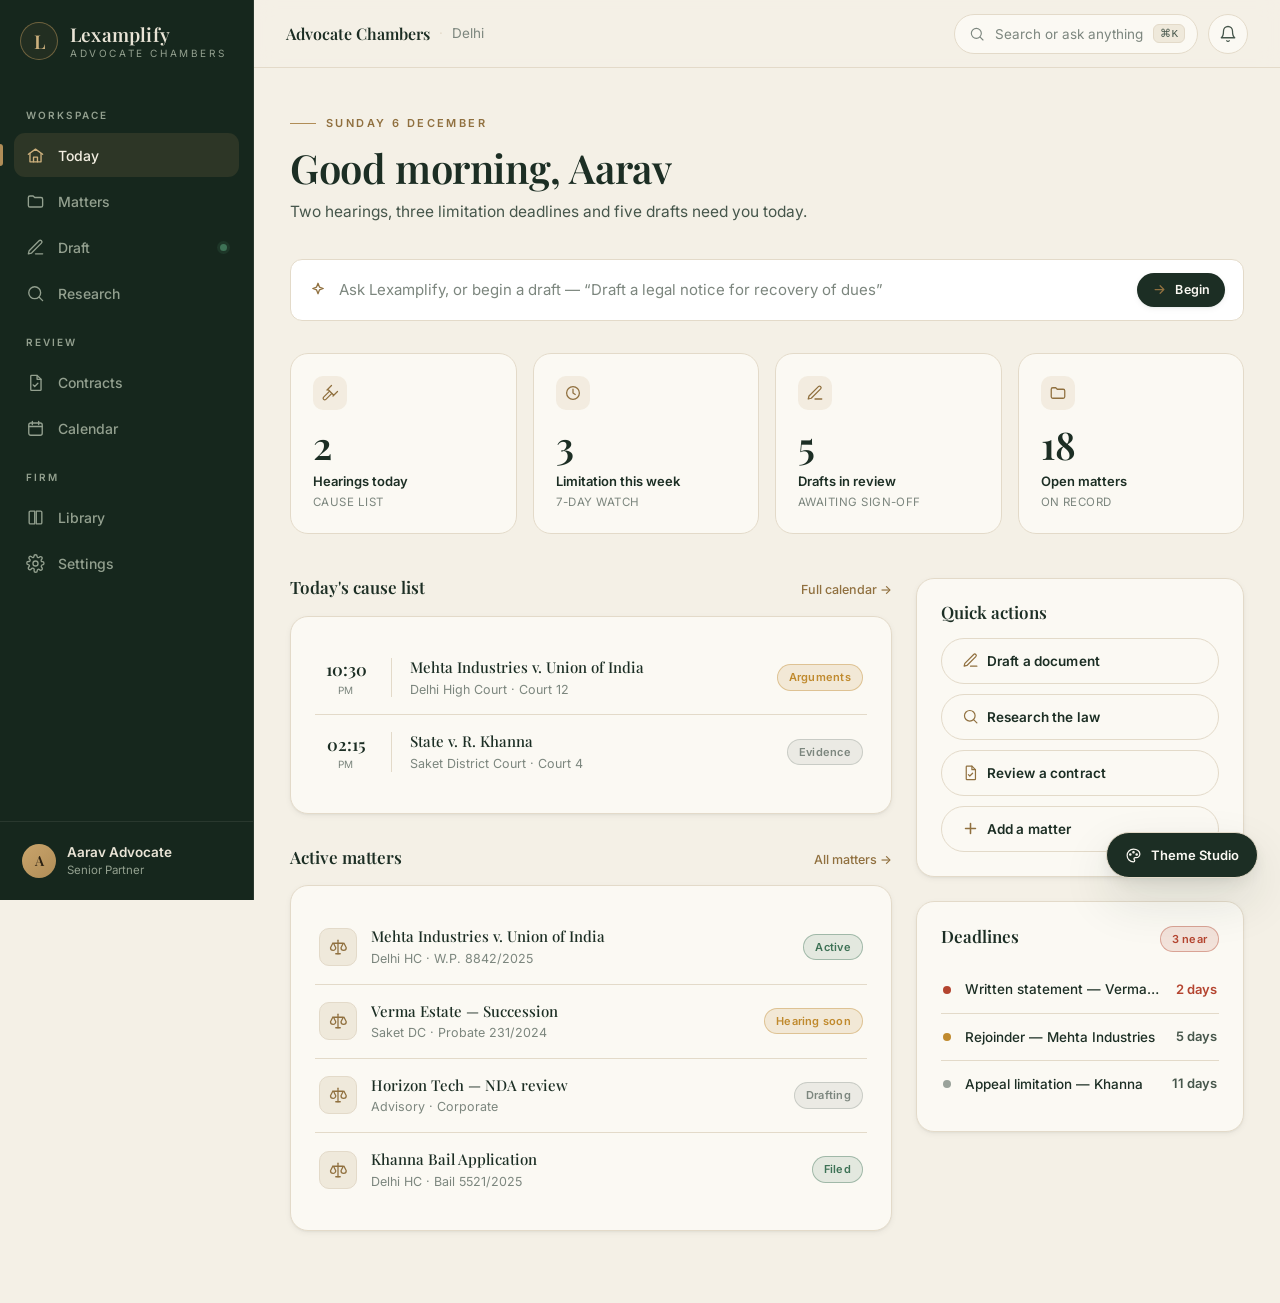
==== index.html @ e73a25d2 "deploy: warm-luxury template" ====
<!doctype html>
<html lang="en">
  <head>
    <meta charset="UTF-8" />
    <link rel="icon" type="image/png" href="/favicon.png" />
    <link rel="icon" type="image/x-icon" href="/favicon.ico" />
    <link rel="apple-touch-icon" href="/apple-touch-icon.png" />
    <meta name="viewport" content="width=device-width, initial-scale=1.0" />
    <title>LexAmplify</title>
    <meta name="description" content="LexAmplify drafts from your case file, reviews contracts against Indian law and keeps every matter organised. Built for Indian advocates and legal teams." />
    <meta name="theme-color" content="#F7F5F0" />
    <meta property="og:type" content="website" />
    <meta property="og:site_name" content="LexAmplify" />
    <meta property="og:title" content="LexAmplify: legal work that starts from your file" />
    <meta property="og:description" content="Draft notices and agreements from your case documents, review contracts against Indian law, and keep every matter in one calm workspace." />
    <meta name="twitter:card" content="summary" />
    <link rel="preconnect" href="https://fonts.googleapis.com" />
    <link rel="preconnect" href="https://fonts.gstatic.com" crossorigin />
    <link href="https://fonts.googleapis.com/css2?family=Source+Serif+4:ital,opsz,wght@0,8..60,400;0,8..60,500;0,8..60,600;0,8..60,700;1,8..60,400;1,8..60,500&family=IBM+Plex+Sans:wght@400;500;600;700&family=IBM+Plex+Mono:wght@400;500;600&family=Fraunces:ital,opsz,wght@0,9..144,500;0,9..144,600;1,9..144,500;1,9..144,600&display=swap" rel="stylesheet" />
    <script type="module" crossorigin src="./assets/index-Ba0RDERJ.js"></script>
    <link rel="stylesheet" crossorigin href="./assets/index-CBBFoJVQ.css">
  </head>
  <body>
    <div id="root"></div>
  </body>
</html>
---- assets/index-CBBFoJVQ.css ----
@import "https://fonts.googleapis.com/css2?family=Inter:wght@300;400;450;500;600;700&family=Playfair+Display:ital,wght@0,400;0,500;0,600;0,700;1,400;1,500;1,600&display=swap";@import "https://fonts.googleapis.com/css2?family=Spectral:ital,wght@0,400;0,500;0,600;1,400&family=Space+Grotesk:wght@400;500;600;700&display=swap";:root{--font-serif:"Playfair Display", Georgia, serif;--font-sans:"Inter", system-ui, -apple-system, "Segoe UI", sans-serif;--font-mono:ui-monospace, "SF Mono", "JetBrains Mono", Menlo, monospace;--bg:#f4f0e6;--paper:#fbf9f3;--paper-2:#efe9db;--bg-card:#fff;--ink:#1c2e24;--ink-soft:#46564b;--muted:#7c867e;--muted-2:#9aa29a;--accent:#b08d57;--accent-ink:#90703f;--accent-soft:#efe4d2;--on-accent:#2a2113;--rail:#16271d;--rail-2:#1f3327;--rail-ink:#e9e4d6;--rail-muted:#93a08f;--rail-line:#e9e4d617;--rule:#e3dac9;--rule-soft:#1c2e2414;--ok:#3e7256;--warn:#c08a2e;--risk:#b4442f;--sh-1:0 1px 2px #1c2e240d, 0 2px 6px #1c2e240d;--sh-2:0 6px 18px #1c2e2412, 0 2px 6px #1c2e240d;--sh-3:0 22px 50px #1c2e241f, 0 6px 16px #1c2e2412;--ease:cubic-bezier(.22, 1, .36, 1);--accent-success:var(--ok);--accent-warning:var(--warn);--accent-danger:var(--risk)}*{box-sizing:border-box;margin:0;padding:0}html{-webkit-font-smoothing:antialiased;-moz-osx-font-smoothing:grayscale}body{font-family:var(--font-sans);background:var(--bg);color:var(--ink);min-height:100vh;font-size:15px;line-height:1.5}h1,h2,h3,h4,h5,h6{font-family:var(--font-serif);color:var(--ink);font-weight:600;line-height:1.1}a{color:inherit;text-decoration:none}button{cursor:pointer;font-family:inherit}input,textarea,select{font-family:inherit}svg{display:block}::selection{color:var(--ink);background:#b08d5742}::-webkit-scrollbar{width:11px;height:11px}::-webkit-scrollbar-track{background:0 0}::-webkit-scrollbar-thumb{background:#1c2e2429 padding-box content-box;border:3px solid #0000;border-radius:999px}::-webkit-scrollbar-thumb:hover{background:#1c2e2447 padding-box content-box}#root{min-height:100vh}[data-theme=noir-luxe]{--bg:#0e0e10;--paper:#171719;--paper-2:#202023;--bg-card:#1b1b1e;--ink:#ece7db;--ink-soft:#b6b1a6;--muted:#8a857b;--muted-2:#6a665e;--accent:#c9a96b;--accent-ink:#d8bc84;--accent-soft:#2a2416;--on-accent:#17130a;--rail:#09090a;--rail-2:#17171a;--rail-ink:#ece7db;--rail-muted:#8a857b;--rail-line:#ece7db14;--rule:#2a2a2e;--rule-soft:#ece7db12;--ok:#6fae86;--warn:#d6a95c;--risk:#c56b57;--sh-1:0 1px 2px #0006;--sh-2:0 8px 22px #00000073;--sh-3:0 28px 60px #0000008c}[data-theme=porcelain]{--bg:#f7f7f5;--paper:#fff;--paper-2:#f0f0ed;--bg-card:#fff;--ink:#18181b;--ink-soft:#44454a;--muted:#85868c;--muted-2:#a6a7ac;--accent:#2b2b30;--accent-ink:#18181b;--accent-soft:#ececea;--on-accent:#fff;--rail:#fbfbfa;--rail-2:#f0f0ed;--rail-ink:#18181b;--rail-muted:#85868c;--rail-line:#e9e9e6;--rule:#e6e6e3;--rule-soft:#18181b12;--ok:#3e7256;--warn:#b8872e;--risk:#b4442f}[data-theme=porcelain] .rail__link.is-active{color:#18181b;background:#f0f0ed}[data-theme=porcelain] .rail__link.is-active:before{background:#18181b}[data-theme=porcelain] .rail__link.is-active svg{color:#18181b}[data-theme=porcelain] .rail__mono{color:#18181b;background:#f0f0ed;border-color:#d9d9d6}[data-theme=sage-ink]{--bg:#f3f1ea;--paper:#fbfaf5;--paper-2:#ece9df;--bg-card:#fff;--ink:#203a34;--ink-soft:#4c5b54;--muted:#7e867e;--muted-2:#9aa29a;--accent:#c06b4a;--accent-ink:#a85735;--accent-soft:#f1e0d6;--on-accent:#fff6f0;--rail:#1c332e;--rail-2:#25403a;--rail-ink:#e7e3d7;--rail-muted:#8fa096;--rail-line:#e7e3d717;--rule:#ded9cc;--rule-soft:#203a3414;--ok:#3e7256;--warn:#c08a2e;--risk:#b4442f}[data-theme=midnight-indigo]{--bg:#0d0f1a;--paper:#151827;--paper-2:#1d2133;--bg-card:#191d2e;--ink:#e7e9f5;--ink-soft:#aeb2cc;--muted:#7e82a0;--muted-2:#5e6280;--accent:#7c8cff;--accent-ink:#9aa6ff;--accent-soft:#1e2440;--on-accent:#0b0d17;--rail:#0a0b14;--rail-2:#151827;--rail-ink:#e7e9f5;--rail-muted:#7e82a0;--rail-line:#e7e9f514;--rule:#262a40;--rule-soft:#e7e9f512;--ok:#5bd6a6;--warn:#e0b45c;--risk:#f0787c;--sh-1:0 1px 2px #0006;--sh-2:0 8px 24px #0a0c1880;--sh-3:0 28px 60px #080a1499}[data-theme=midnight-indigo] .rail__mono{color:#9aa6ff;background:#7c8cff1a;border-color:#7c8cff80}[data-theme=midnight-indigo] .rail__avatar{color:#0b0d17;background:linear-gradient(140deg,#8c9bff,#6675f0)}[data-theme=royal-oxblood]{--bg:#f3ebe0;--paper:#fbf5ec;--paper-2:#efe3d4;--bg-card:#fff;--ink:#3a1a1e;--ink-soft:#5e3a3c;--muted:#897069;--muted-2:#a8938a;--accent:#b0893f;--accent-ink:#8a6a2e;--accent-soft:#efe2c9;--on-accent:#2a1e0c;--rail:#4a1d22;--rail-2:#5a262b;--rail-ink:#f0e2d4;--rail-muted:#be968c;--rail-line:#f0e2d41a;--rule:#e2d4c2;--rule-soft:#3a1a1e14;--ok:#3e7256;--warn:#b8872e;--risk:#a23a2c}[data-theme=slate-pro]{--bg:#f4f6f8;--paper:#fff;--paper-2:#eef1f5;--bg-card:#fff;--ink:#141c2b;--ink-soft:#46536a;--muted:#78839a;--muted-2:#9aa3b5;--accent:#2563c9;--accent-ink:#1e54ad;--accent-soft:#e3edfb;--on-accent:#fff;--rail:#101827;--rail-2:#1a2333;--rail-ink:#e6ebf2;--rail-muted:#8793a8;--rail-line:#e6ebf214;--rule:#dde3ec;--rule-soft:#141c2b12;--ok:#1f9d6b;--warn:#d08a1e;--risk:#d64545}[data-theme=slate-pro] .rail__mono{color:#9db8ec;background:#2563c924;border-color:#2563c980}[data-theme=slate-pro] .rail__avatar{color:#fff;background:linear-gradient(140deg,#4f82db,#2563c9)}[data-type=sans]{--font-serif:"Space Grotesk", "Inter", sans-serif}[data-type=sans] h1,[data-type=sans] h2,[data-type=sans] h3,[data-type=sans] .lx-h1,[data-type=sans] .ph__title,[data-type=sans] .lx-title,[data-type=sans] .lx-item__title{letter-spacing:-.02em;font-weight:600}[data-type=editorial]{--font-serif:"Spectral", Georgia, serif}[data-type=editorial] .ph__title,[data-type=editorial] .lx-h1{font-weight:500}.topnav{align-items:center;gap:4px;display:none}.topnav a{color:var(--ink-soft);border-radius:999px;padding:9px 14px;font-size:13.5px;font-weight:500;transition:background .2s,color .2s}.topnav a:hover{background:var(--paper-2);color:var(--ink)}.topnav a.is-active{background:var(--accent-soft);color:var(--accent-ink)}.topbar__mono{display:none!important}[data-layout=top] .topbar__mono{display:grid!important}[data-layout=top] .rail{display:none}[data-layout=top] .topnav{display:flex}[data-layout=top] .topbar{gap:24px;padding:0 28px}[data-layout=top] .topbar__crumb{display:none}[data-layout=top] .topnav{flex-wrap:wrap;flex:1}[data-layout=top] .rail-toggle{display:none!important}[data-layout=top] .lx-page{max-width:1180px}[data-layout=focus] .lx-page{max-width:880px;padding-top:52px}[data-layout=focus] .topbar__crumb span,[data-layout=focus] .topbar__crumb .topbar__sep{display:none}[data-radius=sharp]{--lx-r-sm:3px;--lx-r:5px;--lx-r-lg:7px}[data-radius=sharp] .lx-btn,[data-radius=sharp] .cmdk,[data-radius=sharp] .lx-badge,[data-radius=sharp] .rail__link,[data-radius=sharp] .icon-btn{border-radius:6px}[data-radius=sharp] .rail__mono,[data-radius=sharp] .rail__avatar{border-radius:8px}[data-density=compact]{font-size:14px}[data-density=compact] .lx-page{padding:28px 28px 56px}[data-density=compact] .lx-item{padding:11px 4px}[data-density=compact] .lx-card--pad{padding:18px}[data-density=compact] .ph{margin-bottom:24px}[data-accent=gold]{--accent:#b08d57;--accent-ink:#b99a66;--accent-soft:#b08d5726;--on-accent:#fff}[data-accent=blue]{--accent:#2563c9;--accent-ink:#4a82dc;--accent-soft:#2563c926;--on-accent:#fff}[data-accent=emerald]{--accent:#2e8b6f;--accent-ink:#45a185;--accent-soft:#2e8b6f26;--on-accent:#fff}[data-accent=violet]{--accent:#7c6cf0;--accent-ink:#9888f5;--accent-soft:#7c6cf029;--on-accent:#fff}[data-accent=oxblood]{--accent:#9b3b3b;--accent-ink:#b85a5a;--accent-soft:#9b3b3b26;--on-accent:#fff}[data-accent=teal]{--accent:#1e8a8a;--accent-ink:#3aa6a6;--accent-soft:#1e8a8a26;--on-accent:#fff}[data-text=sm]{font-size:14px}[data-text=lg]{font-size:16.5px}[data-motion=reduced] *,[data-motion=reduced] :before,[data-motion=reduced] :after{transition-duration:.001ms!important;animation-duration:.001ms!important;animation-iteration-count:1!important}body,.rail,.topbar,.lx-card,.lx-stat,.lx-item,.lx-btn,.lx-field,.cmdk,.icon-btn,.topnav a{transition:background-color .4s var(--ease), color .35s var(--ease), border-color .35s var(--ease), box-shadow .35s var(--ease)}:root{--lx-r-sm:8px;--lx-r:12px;--lx-r-lg:18px;--lx-gap:20px;--lx-ease:cubic-bezier(.22, 1, .36, 1);--lx-gold-tint:color-mix(in srgb, var(--accent) 12%, transparent);--lx-gold-line:color-mix(in srgb, var(--accent) 45%, transparent);--lx-shadow-1:0 1px 2px #1a2e220d, 0 2px 6px #1a2e220d;--lx-shadow-2:0 6px 18px #1a2e2212, 0 2px 6px #1a2e220d;--lx-shadow-3:0 20px 48px #1a2e221a, 0 6px 16px #1a2e220f}.lx-page{max-width:1120px;margin:0 auto;padding:40px 36px 72px}@media (width<=720px){.lx-page{padding:28px 20px 56px}}.lx-stack{flex-direction:column;display:flex}.lx-row{align-items:center;display:flex}.lx-between{justify-content:space-between;align-items:center;gap:20px;display:flex}.lx-eyebrow{font-family:var(--font-sans);letter-spacing:.22em;text-transform:uppercase;color:var(--accent-ink);align-items:center;gap:10px;font-size:11px;font-weight:600;display:inline-flex}.lx-eyebrow:before{content:"";background:var(--accent);width:26px;height:1px}.lx-h1{font-family:var(--font-serif);letter-spacing:-.01em;color:var(--ink);font-size:clamp(30px,4vw,46px);font-weight:600;line-height:1.04}.lx-h2{font-family:var(--font-serif);color:var(--ink);font-size:22px;font-weight:600;line-height:1.15}.lx-title{font-family:var(--font-serif);color:var(--ink);font-size:16px;font-weight:500}.lx-lead{color:var(--ink-soft);font-size:15px;line-height:1.65}.lx-muted{color:var(--muted);font-size:13px}.lx-mono{font-family:var(--font-mono);letter-spacing:.02em;font-size:12px}.lx-section-head{justify-content:space-between;align-items:baseline;margin-bottom:16px;display:flex}.lx-section-head h3{font-family:var(--font-serif);color:var(--ink);font-size:17px;font-weight:600}.lx-section-head a{color:var(--accent-ink);font-size:12.5px;font-weight:500}.lx-card{background:var(--paper);border:1px solid var(--rule);border-radius:var(--lx-r-lg);box-shadow:var(--lx-shadow-1)}.lx-card--pad{padding:24px}.lx-card--hover{transition:transform .4s var(--lx-ease), box-shadow .4s var(--lx-ease), border-color .4s var(--lx-ease)}.lx-card--hover:hover{box-shadow:var(--lx-shadow-3);border-color:var(--lx-gold-line);transform:translateY(-3px)}.lx-btn{height:42px;font-family:var(--font-sans);letter-spacing:.01em;cursor:pointer;white-space:nowrap;transition:transform .3s var(--lx-ease), box-shadow .3s var(--lx-ease), background .3s ease, border-color .3s ease, color .3s ease;border:1px solid #0000;border-radius:999px;justify-content:center;align-items:center;gap:8px;padding:0 20px;font-size:13.5px;font-weight:600;display:inline-flex}.lx-btn:hover{transform:translateY(-2px)}.lx-btn--primary{background:var(--ink);color:var(--paper);box-shadow:var(--lx-shadow-1)}.lx-btn--primary:hover{box-shadow:var(--lx-shadow-2);filter:brightness(1.08)}.lx-btn--gold{background:var(--accent);color:var(--on-accent);box-shadow:0 6px 16px color-mix(in srgb, var(--accent) 30%, transparent)}.lx-btn--gold:hover{filter:brightness(1.05)}.lx-btn--ghost{color:var(--ink);border-color:var(--rule);background:0 0}.lx-btn--ghost:hover{border-color:var(--ink);background:color-mix(in srgb, var(--ink) 4%, transparent)}.lx-btn--sm{height:34px;padding:0 14px;font-size:12.5px}.lx-field{background:var(--bg-card,var(--paper));border:1px solid var(--rule);border-radius:var(--lx-r);align-items:center;gap:12px;height:52px;padding:0 18px;transition:border-color .3s,box-shadow .3s;display:flex}.lx-field:focus-within{border-color:var(--lx-gold-line);box-shadow:0 0 0 4px var(--lx-gold-tint)}.lx-field input{font-family:var(--font-sans);color:var(--ink);background:0 0;border:0;outline:0;flex:1;font-size:15px}.lx-field input::placeholder{color:var(--muted)}.lx-field svg{color:var(--accent-ink);flex-shrink:0}.lx-badge{letter-spacing:.02em;background:var(--lx-gold-tint);color:var(--accent-ink);border:1px solid var(--lx-gold-line);border-radius:999px;align-items:center;gap:6px;padding:4px 11px;font-size:11px;font-weight:600;display:inline-flex}.lx-badge .dot{background:currentColor;border-radius:50%;width:6px;height:6px}.lx-badge--ok{background:color-mix(in srgb, var(--accent-success) 12%, transparent);color:var(--accent-success);border-color:color-mix(in srgb, var(--accent-success) 40%, transparent)}.lx-badge--warn{background:color-mix(in srgb, var(--accent-warning) 14%, transparent);color:var(--accent-warning);border-color:color-mix(in srgb, var(--accent-warning) 40%, transparent)}.lx-badge--risk{background:color-mix(in srgb, var(--accent-danger) 12%, transparent);color:var(--accent-danger);border-color:color-mix(in srgb, var(--accent-danger) 40%, transparent)}.lx-badge--muted{background:color-mix(in srgb, var(--muted) 12%, transparent);color:var(--muted);border-color:color-mix(in srgb, var(--muted) 30%, transparent)}.lx-stat{border-radius:var(--lx-r-lg);background:var(--paper);border:1px solid var(--rule);transition:border-color .4s var(--lx-ease), box-shadow .4s var(--lx-ease);padding:22px;position:relative;overflow:hidden}.lx-stat:hover{border-color:var(--lx-gold-line);box-shadow:var(--lx-shadow-2)}.lx-stat__ico{background:var(--lx-gold-tint);width:34px;height:34px;color:var(--accent-ink);border-radius:10px;place-items:center;margin-bottom:16px;display:grid}.lx-stat__num{font-family:var(--font-serif);color:var(--ink);font-size:38px;font-weight:600;line-height:1}.lx-stat__label{color:var(--ink);margin-top:8px;font-size:13px;font-weight:600}.lx-stat__sub{letter-spacing:.04em;text-transform:uppercase;color:var(--muted);margin-top:3px;font-size:11.5px}.lx-list{flex-direction:column;display:flex}.lx-item{border-bottom:1px solid var(--rule);cursor:pointer;align-items:center;gap:14px;padding:15px 4px;transition:background .25s;display:flex}.lx-item:last-child{border-bottom:0}.lx-item:hover{background:color-mix(in srgb, var(--accent) 5%, transparent)}.lx-item__ico{background:var(--paper-2);border:1px solid var(--rule);width:38px;height:38px;color:var(--accent-ink);border-radius:10px;flex-shrink:0;place-items:center;display:grid}.lx-item__body{flex:1;min-width:0}.lx-item__title{font-family:var(--font-serif);color:var(--ink);white-space:nowrap;text-overflow:ellipsis;font-size:15px;font-weight:500;overflow:hidden}.lx-item__meta{color:var(--muted);margin-top:2px;font-size:12.5px}.lx-empty{text-align:center;flex-direction:column;align-items:center;padding:44px 24px;display:flex}.lx-empty__ico{background:var(--lx-gold-tint);width:56px;height:56px;color:var(--accent-ink);border-radius:50%;place-items:center;margin-bottom:18px;display:grid}.lx-empty h4{font-family:var(--font-serif);color:var(--ink);margin-bottom:7px;font-size:18px;font-weight:600}.lx-empty p{color:var(--muted);max-width:320px;margin-bottom:20px;font-size:13.5px;line-height:1.6}.lx-rule{background:var(--rule);border:0;height:1px}.lx-rule-gold{background:var(--accent);border:0;border-radius:2px;width:48px;height:2px}@keyframes lx-rise{0%{opacity:0;transform:translateY(16px)}to{opacity:1;transform:translateY(0)}}.lx-rise{animation:lx-rise .6s var(--lx-ease) both}@keyframes spin{to{transform:rotate(360deg)}}.lx-stats{grid-template-columns:repeat(4,1fr);gap:16px;display:grid}.lx-dash-grid{grid-template-columns:minmax(0,1.65fr) minmax(0,.9fr);align-items:start;gap:24px;display:grid}.lx-mt-xl{margin-top:44px}.lx-mt-l{margin-top:32px}.lx-mt-m{margin-top:24px}@media (width<=1000px){.lx-stats{grid-template-columns:repeat(2,1fr)}.lx-dash-grid{grid-template-columns:1fr}}@media (width<=560px){.lx-stats{grid-template-columns:1fr}}.app{background:var(--bg);min-height:100vh;display:flex}.rail{background:var(--rail);width:254px;color:var(--rail-ink);border-right:1px solid var(--rail-line);height:100vh;transition:width .35s var(--ease);z-index:40;flex-direction:column;flex-shrink:0;display:flex;position:sticky;top:0}.rail--mini{width:78px}.rail__brand{align-items:center;gap:12px;padding:22px 20px 20px;display:flex}.rail__mono{width:38px;height:38px;font-family:var(--font-serif);color:#cdb07d;background:#b08d5714;border:1px solid #b08d578c;border-radius:50%;flex-shrink:0;place-items:center;font-size:19px;font-weight:600;display:grid}.rail__word{flex-direction:column;line-height:1;display:flex;overflow:hidden}.rail__word b{font-family:var(--font-serif);color:var(--rail-ink);letter-spacing:.01em;font-size:19px;font-weight:600}.rail__word span{letter-spacing:.26em;text-transform:uppercase;color:var(--rail-muted);margin-top:4px;font-size:10px}.rail--mini .rail__word{display:none}.rail__nav{flex:1;padding:8px 14px 14px;overflow-y:auto}.rail__nav::-webkit-scrollbar{width:0}.rail__group{margin-top:20px}.rail__group-label{letter-spacing:.2em;text-transform:uppercase;color:var(--rail-muted);padding:0 12px 10px;font-size:10px;font-weight:600}.rail--mini .rail__group-label{opacity:0;height:8px;padding:0}.rail__link{height:44px;color:var(--rail-muted);border-radius:11px;align-items:center;gap:13px;margin-bottom:2px;padding:0 12px;font-size:14px;font-weight:500;transition:color .25s,background .25s;display:flex;position:relative}.rail__link svg{stroke-width:1.7px;flex-shrink:0;width:19px;height:19px}.rail__link:hover{color:var(--rail-ink);background:#e9e4d60d}.rail__link.is-active{color:#f3efe2;background:#b08d5726}.rail__link.is-active:before{content:"";background:var(--accent);border-radius:0 3px 3px 0;width:3px;height:22px;position:absolute;top:50%;left:-14px;transform:translateY(-50%)}.rail__link.is-active svg{color:#cdb07d}.rail__badge{background:var(--ok);border-radius:50%;width:7px;height:7px;margin-left:auto;box-shadow:0 0 0 3px #3e725633}.rail--mini .rail__link{justify-content:center;padding:0}.rail--mini .rail__link span,.rail--mini .rail__badge{display:none}.rail__foot{border-top:1px solid var(--rail-line);padding:14px}.rail__user{border-radius:12px;align-items:center;gap:11px;padding:8px;transition:background .25s;display:flex}.rail__user:hover{background:#e9e4d60d}.rail__avatar{width:34px;height:34px;font-family:var(--font-serif);color:var(--on-accent);background:linear-gradient(140deg,#c9a46b,#b08d57);border-radius:50%;flex-shrink:0;place-items:center;font-size:14px;font-weight:600;display:grid}.rail__user-meta{line-height:1.2;overflow:hidden}.rail__user-meta b{font-family:var(--font-sans);color:var(--rail-ink);white-space:nowrap;text-overflow:ellipsis;font-size:13.5px;font-weight:600;display:block;overflow:hidden}.rail__user-meta span{color:var(--rail-muted);font-size:11.5px}.rail--mini .rail__user-meta{display:none}.main{flex-direction:column;flex:1;min-width:0;display:flex}.topbar{background:color-mix(in srgb, var(--bg) 82%, transparent);-webkit-backdrop-filter:saturate(1.1)blur(10px);backdrop-filter:saturate(1.1)blur(10px);border-bottom:1px solid var(--rule);z-index:30;flex-shrink:0;justify-content:space-between;align-items:center;gap:18px;height:68px;padding:0 32px;display:flex;position:sticky;top:0}.topbar__left{align-items:center;gap:12px;min-width:0;display:flex}.topbar__crumb{color:var(--muted);align-items:center;gap:9px;font-size:13.5px;display:flex}.topbar__crumb b{font-family:var(--font-serif);color:var(--ink);font-size:16px;font-weight:600}.topbar__sep{color:var(--rule)}.topbar__right{align-items:center;gap:10px;display:flex}.cmdk{border:1px solid var(--rule);background:var(--paper);min-width:230px;height:40px;color:var(--muted);border-radius:999px;align-items:center;gap:10px;padding:0 12px 0 14px;font-size:13.5px;transition:border-color .25s,box-shadow .25s;display:flex}.cmdk:hover{border-color:var(--accent);box-shadow:0 0 0 4px #b08d571a}.cmdk kbd{font-family:var(--font-mono);background:var(--paper-2);border:1px solid var(--rule);color:var(--ink-soft);border-radius:6px;margin-left:auto;padding:2px 6px;font-size:11px}.icon-btn{border:1px solid var(--rule);background:var(--paper);width:40px;height:40px;color:var(--ink-soft);border-radius:50%;place-items:center;transition:all .25s;display:grid}.icon-btn:hover{border-color:var(--accent);color:var(--accent-ink);transform:translateY(-1px)}.main__scroll{flex:1;overflow-y:auto}.ph{margin-bottom:34px}.ph__eyebrow{letter-spacing:.22em;text-transform:uppercase;color:var(--accent-ink);align-items:center;gap:10px;font-size:11px;font-weight:600;display:inline-flex}.ph__eyebrow:before{content:"";background:var(--accent);width:26px;height:1px}.ph__title{letter-spacing:-.01em;margin-top:14px;font-size:clamp(28px,3.4vw,40px)}.ph__sub{color:var(--ink-soft);max-width:560px;margin-top:10px;font-size:15.5px;line-height:1.6}.rail-toggle{display:none}@media (width<=860px){.rail{transition:transform .35s var(--ease);position:fixed;top:0;left:0;transform:translate(-100%)}.rail.is-open{box-shadow:var(--sh-3);transform:translate(0)}.rail-toggle{display:grid}.topbar{padding:0 18px}.cmdk{min-width:0}.cmdk span{display:none}}@media (width<=760px){.hide-sm{display:none!important}.draft-grid{grid-template-columns:1fr!important}}.studio-fab{z-index:90;background:var(--ink);height:46px;color:var(--paper);border:1px solid var(--rule);box-shadow:var(--sh-3);cursor:pointer;transition:transform .3s var(--ease);border-radius:999px;align-items:center;gap:9px;padding:0 18px;font-size:13px;font-weight:600;display:inline-flex;position:fixed;bottom:22px;right:22px}.studio-fab:hover{transform:translateY(-2px)}.studio-overlay{z-index:95;-webkit-backdrop-filter:blur(2px);backdrop-filter:blur(2px);background:#0a0e0b47;animation:.3s st-fade;position:fixed;inset:0}@keyframes st-fade{0%{opacity:0}to{opacity:1}}.studio{z-index:96;background:var(--paper);border-left:1px solid var(--rule);width:390px;max-width:94vw;box-shadow:var(--sh-3);animation:st-slide .4s var(--ease);flex-direction:column;display:flex;position:fixed;top:0;bottom:0;right:0}@keyframes st-slide{0%{transform:translate(100%)}to{transform:translate(0)}}.studio__head{border-bottom:1px solid var(--rule);justify-content:space-between;align-items:center;padding:22px 24px;display:flex}.studio__head h3{font-family:var(--font-serif);font-size:20px}.studio__head p{color:var(--muted);margin-top:2px;font-size:12px}.studio__body{flex:1;padding:22px 24px 30px;overflow-y:auto}.studio__foot{border-top:1px solid var(--rule);align-items:center;gap:10px;padding:16px 24px;display:flex}.studio-sec{margin-bottom:26px}.studio-sec__label{letter-spacing:.14em;text-transform:uppercase;color:var(--accent-ink);align-items:center;gap:8px;margin-bottom:14px;font-size:11px;font-weight:600;display:flex}.sw-grid{grid-template-columns:1fr 1fr;gap:10px;display:grid}.sw{text-align:left;cursor:pointer;border:1px solid var(--rule);background:var(--bg-card);transition:border-color .25s, transform .25s var(--ease);border-radius:12px;padding:12px}.sw:hover{transform:translateY(-2px)}.sw.is-on{border-color:var(--accent);box-shadow:0 0 0 2px color-mix(in srgb, var(--accent) 30%, transparent)}.sw__dots{gap:5px;margin-bottom:9px;display:flex}.sw__dots i{border:1px solid #00000014;border-radius:6px;width:20px;height:20px;display:block}.sw__name{color:var(--ink);font-size:13px;font-weight:600}.sw__mood{color:var(--muted);margin-top:1px;font-size:11px}.opt-row{gap:8px;display:flex}.opt{text-align:center;cursor:pointer;border:1px solid var(--rule);background:var(--bg-card);border-radius:11px;flex:1;padding:13px 8px;transition:border-color .25s,background .25s}.opt.is-on{border-color:var(--accent);background:var(--accent-soft)}.opt__name{color:var(--ink);font-size:12.5px;font-weight:600}.opt__desc{color:var(--muted);margin-top:2px;font-size:10.5px}.opt__glyph{font-family:var(--font-serif);color:var(--ink);margin-bottom:6px;font-size:22px;line-height:1}.acc-row{flex-wrap:wrap;gap:10px;display:flex}.acc{cursor:pointer;background:0 0;border:2px solid #0000;border-radius:50%;padding:3px;transition:border-color .2s}.acc.is-on{border-color:var(--ink)}.acc__dot{border:1px solid #0000001a;border-radius:50%;width:26px;height:26px;display:block}.seg{border:1px solid var(--rule);border-radius:10px;display:flex;overflow:hidden}.seg button{background:var(--bg-card);color:var(--ink-soft);cursor:pointer;border:0;flex:1;padding:9px;font-size:12.5px;font-weight:500}.seg button.is-on{background:var(--ink);color:var(--paper)}.lay{gap:3px;height:26px;margin-bottom:8px;display:flex}.lay i{background:var(--rule);border-radius:3px;display:block}.lay--rail i:first-child{background:var(--accent);width:7px}.lay--rail i:last-child{flex:1}.lay--top{flex-direction:column}.lay--top i:first-child{background:var(--accent);height:6px}.lay--top i:last-child{flex:1}.lay--focus{justify-content:center}.lay--focus i:first-child{background:var(--accent);width:5px}.lay--focus i:last-child{width:60%}
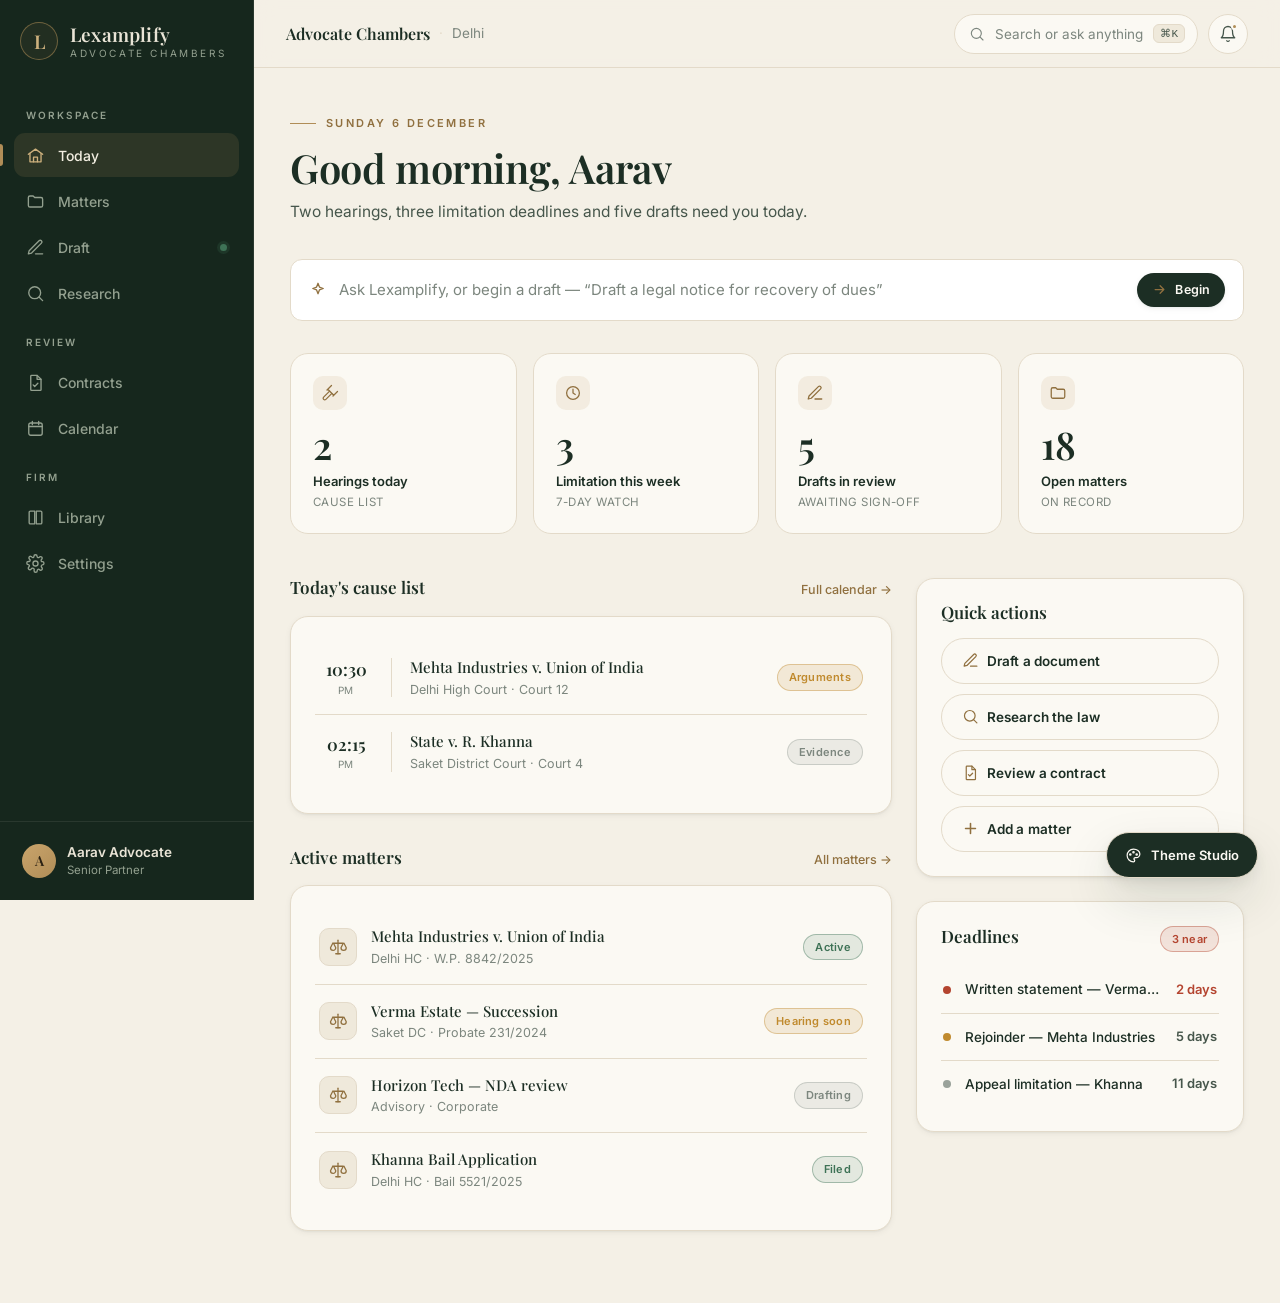
==== commit 2c31ef12: "deploy: deep build — matter/contract detail, editor, login, command palette, notifications, richer p" ====
--- a/index.html
+++ b/index.html
@@ -17,8 +17,8 @@
     <link rel="preconnect" href="https://fonts.googleapis.com" />
     <link rel="preconnect" href="https://fonts.gstatic.com" crossorigin />
     <link href="https://fonts.googleapis.com/css2?family=Source+Serif+4:ital,opsz,wght@0,8..60,400;0,8..60,500;0,8..60,600;0,8..60,700;1,8..60,400;1,8..60,500&family=IBM+Plex+Sans:wght@400;500;600;700&family=IBM+Plex+Mono:wght@400;500;600&family=Fraunces:ital,opsz,wght@0,9..144,500;0,9..144,600;1,9..144,500;1,9..144,600&display=swap" rel="stylesheet" />
-    <script type="module" crossorigin src="./assets/index-Ba0RDERJ.js"></script>
-    <link rel="stylesheet" crossorigin href="./assets/index-CBBFoJVQ.css">
+    <script type="module" crossorigin src="./assets/index-BN6HtEBG.js"></script>
+    <link rel="stylesheet" crossorigin href="./assets/index-DnOq8qrF.css">
   </head>
   <body>
     <div id="root"></div>
--- a/assets/index-DnOq8qrF.css
+++ b/assets/index-DnOq8qrF.css
@@ -0,0 +1 @@
+@import "https://fonts.googleapis.com/css2?family=Inter:wght@300;400;450;500;600;700&family=Playfair+Display:ital,wght@0,400;0,500;0,600;0,700;1,400;1,500;1,600&display=swap";@import "https://fonts.googleapis.com/css2?family=Spectral:ital,wght@0,400;0,500;0,600;1,400&family=Space+Grotesk:wght@400;500;600;700&display=swap";:root{--font-serif:"Playfair Display", Georgia, serif;--font-sans:"Inter", system-ui, -apple-system, "Segoe UI", sans-serif;--font-mono:ui-monospace, "SF Mono", "JetBrains Mono", Menlo, monospace;--bg:#f4f0e6;--paper:#fbf9f3;--paper-2:#efe9db;--bg-card:#fff;--ink:#1c2e24;--ink-soft:#46564b;--muted:#7c867e;--muted-2:#9aa29a;--accent:#b08d57;--accent-ink:#90703f;--accent-soft:#efe4d2;--on-accent:#2a2113;--rail:#16271d;--rail-2:#1f3327;--rail-ink:#e9e4d6;--rail-muted:#93a08f;--rail-line:#e9e4d617;--rule:#e3dac9;--rule-soft:#1c2e2414;--ok:#3e7256;--warn:#c08a2e;--risk:#b4442f;--sh-1:0 1px 2px #1c2e240d, 0 2px 6px #1c2e240d;--sh-2:0 6px 18px #1c2e2412, 0 2px 6px #1c2e240d;--sh-3:0 22px 50px #1c2e241f, 0 6px 16px #1c2e2412;--ease:cubic-bezier(.22, 1, .36, 1);--accent-success:var(--ok);--accent-warning:var(--warn);--accent-danger:var(--risk)}*{box-sizing:border-box;margin:0;padding:0}html{-webkit-font-smoothing:antialiased;-moz-osx-font-smoothing:grayscale}body{font-family:var(--font-sans);background:var(--bg);color:var(--ink);min-height:100vh;font-size:15px;line-height:1.5}h1,h2,h3,h4,h5,h6{font-family:var(--font-serif);color:var(--ink);font-weight:600;line-height:1.1}a{color:inherit;text-decoration:none}button{cursor:pointer;font-family:inherit}input,textarea,select{font-family:inherit}svg{display:block}::selection{color:var(--ink);background:#b08d5742}::-webkit-scrollbar{width:11px;height:11px}::-webkit-scrollbar-track{background:0 0}::-webkit-scrollbar-thumb{background:#1c2e2429 padding-box content-box;border:3px solid #0000;border-radius:999px}::-webkit-scrollbar-thumb:hover{background:#1c2e2447 padding-box content-box}#root{min-height:100vh}[data-theme=noir-luxe]{--bg:#0e0e10;--paper:#171719;--paper-2:#202023;--bg-card:#1b1b1e;--ink:#ece7db;--ink-soft:#b6b1a6;--muted:#8a857b;--muted-2:#6a665e;--accent:#c9a96b;--accent-ink:#d8bc84;--accent-soft:#2a2416;--on-accent:#17130a;--rail:#09090a;--rail-2:#17171a;--rail-ink:#ece7db;--rail-muted:#8a857b;--rail-line:#ece7db14;--rule:#2a2a2e;--rule-soft:#ece7db12;--ok:#6fae86;--warn:#d6a95c;--risk:#c56b57;--sh-1:0 1px 2px #0006;--sh-2:0 8px 22px #00000073;--sh-3:0 28px 60px #0000008c}[data-theme=porcelain]{--bg:#f7f7f5;--paper:#fff;--paper-2:#f0f0ed;--bg-card:#fff;--ink:#18181b;--ink-soft:#44454a;--muted:#85868c;--muted-2:#a6a7ac;--accent:#2b2b30;--accent-ink:#18181b;--accent-soft:#ececea;--on-accent:#fff;--rail:#fbfbfa;--rail-2:#f0f0ed;--rail-ink:#18181b;--rail-muted:#85868c;--rail-line:#e9e9e6;--rule:#e6e6e3;--rule-soft:#18181b12;--ok:#3e7256;--warn:#b8872e;--risk:#b4442f}[data-theme=porcelain] .rail__link.is-active{color:#18181b;background:#f0f0ed}[data-theme=porcelain] .rail__link.is-active:before{background:#18181b}[data-theme=porcelain] .rail__link.is-active svg{color:#18181b}[data-theme=porcelain] .rail__mono{color:#18181b;background:#f0f0ed;border-color:#d9d9d6}[data-theme=sage-ink]{--bg:#f3f1ea;--paper:#fbfaf5;--paper-2:#ece9df;--bg-card:#fff;--ink:#203a34;--ink-soft:#4c5b54;--muted:#7e867e;--muted-2:#9aa29a;--accent:#c06b4a;--accent-ink:#a85735;--accent-soft:#f1e0d6;--on-accent:#fff6f0;--rail:#1c332e;--rail-2:#25403a;--rail-ink:#e7e3d7;--rail-muted:#8fa096;--rail-line:#e7e3d717;--rule:#ded9cc;--rule-soft:#203a3414;--ok:#3e7256;--warn:#c08a2e;--risk:#b4442f}[data-theme=midnight-indigo]{--bg:#0d0f1a;--paper:#151827;--paper-2:#1d2133;--bg-card:#191d2e;--ink:#e7e9f5;--ink-soft:#aeb2cc;--muted:#7e82a0;--muted-2:#5e6280;--accent:#7c8cff;--accent-ink:#9aa6ff;--accent-soft:#1e2440;--on-accent:#0b0d17;--rail:#0a0b14;--rail-2:#151827;--rail-ink:#e7e9f5;--rail-muted:#7e82a0;--rail-line:#e7e9f514;--rule:#262a40;--rule-soft:#e7e9f512;--ok:#5bd6a6;--warn:#e0b45c;--risk:#f0787c;--sh-1:0 1px 2px #0006;--sh-2:0 8px 24px #0a0c1880;--sh-3:0 28px 60px #080a1499}[data-theme=midnight-indigo] .rail__mono{color:#9aa6ff;background:#7c8cff1a;border-color:#7c8cff80}[data-theme=midnight-indigo] .rail__avatar{color:#0b0d17;background:linear-gradient(140deg,#8c9bff,#6675f0)}[data-theme=royal-oxblood]{--bg:#f3ebe0;--paper:#fbf5ec;--paper-2:#efe3d4;--bg-card:#fff;--ink:#3a1a1e;--ink-soft:#5e3a3c;--muted:#897069;--muted-2:#a8938a;--accent:#b0893f;--accent-ink:#8a6a2e;--accent-soft:#efe2c9;--on-accent:#2a1e0c;--rail:#4a1d22;--rail-2:#5a262b;--rail-ink:#f0e2d4;--rail-muted:#be968c;--rail-line:#f0e2d41a;--rule:#e2d4c2;--rule-soft:#3a1a1e14;--ok:#3e7256;--warn:#b8872e;--risk:#a23a2c}[data-theme=slate-pro]{--bg:#f4f6f8;--paper:#fff;--paper-2:#eef1f5;--bg-card:#fff;--ink:#141c2b;--ink-soft:#46536a;--muted:#78839a;--muted-2:#9aa3b5;--accent:#2563c9;--accent-ink:#1e54ad;--accent-soft:#e3edfb;--on-accent:#fff;--rail:#101827;--rail-2:#1a2333;--rail-ink:#e6ebf2;--rail-muted:#8793a8;--rail-line:#e6ebf214;--rule:#dde3ec;--rule-soft:#141c2b12;--ok:#1f9d6b;--warn:#d08a1e;--risk:#d64545}[data-theme=slate-pro] .rail__mono{color:#9db8ec;background:#2563c924;border-color:#2563c980}[data-theme=slate-pro] .rail__avatar{color:#fff;background:linear-gradient(140deg,#4f82db,#2563c9)}[data-type=sans]{--font-serif:"Space Grotesk", "Inter", sans-serif}[data-type=sans] h1,[data-type=sans] h2,[data-type=sans] h3,[data-type=sans] .lx-h1,[data-type=sans] .ph__title,[data-type=sans] .lx-title,[data-type=sans] .lx-item__title{letter-spacing:-.02em;font-weight:600}[data-type=editorial]{--font-serif:"Spectral", Georgia, serif}[data-type=editorial] .ph__title,[data-type=editorial] .lx-h1{font-weight:500}.topnav{align-items:center;gap:4px;display:none}.topnav a{color:var(--ink-soft);border-radius:999px;padding:9px 14px;font-size:13.5px;font-weight:500;transition:background .2s,color .2s}.topnav a:hover{background:var(--paper-2);color:var(--ink)}.topnav a.is-active{background:var(--accent-soft);color:var(--accent-ink)}.topbar__mono{display:none!important}[data-layout=top] .topbar__mono{display:grid!important}[data-layout=top] .rail{display:none}[data-layout=top] .topnav{display:flex}[data-layout=top] .topbar{gap:24px;padding:0 28px}[data-layout=top] .topbar__crumb{display:none}[data-layout=top] .topnav{flex-wrap:wrap;flex:1}[data-layout=top] .rail-toggle{display:none!important}[data-layout=top] .lx-page{max-width:1180px}[data-layout=focus] .lx-page{max-width:880px;padding-top:52px}[data-layout=focus] .topbar__crumb span,[data-layout=focus] .topbar__crumb .topbar__sep{display:none}[data-radius=sharp]{--lx-r-sm:3px;--lx-r:5px;--lx-r-lg:7px}[data-radius=sharp] .lx-btn,[data-radius=sharp] .cmdk,[data-radius=sharp] .lx-badge,[data-radius=sharp] .rail__link,[data-radius=sharp] .icon-btn{border-radius:6px}[data-radius=sharp] .rail__mono,[data-radius=sharp] .rail__avatar{border-radius:8px}[data-density=compact]{font-size:14px}[data-density=compact] .lx-page{padding:28px 28px 56px}[data-density=compact] .lx-item{padding:11px 4px}[data-density=compact] .lx-card--pad{padding:18px}[data-density=compact] .ph{margin-bottom:24px}[data-accent=gold]{--accent:#b08d57;--accent-ink:#b99a66;--accent-soft:#b08d5726;--on-accent:#fff}[data-accent=blue]{--accent:#2563c9;--accent-ink:#4a82dc;--accent-soft:#2563c926;--on-accent:#fff}[data-accent=emerald]{--accent:#2e8b6f;--accent-ink:#45a185;--accent-soft:#2e8b6f26;--on-accent:#fff}[data-accent=violet]{--accent:#7c6cf0;--accent-ink:#9888f5;--accent-soft:#7c6cf029;--on-accent:#fff}[data-accent=oxblood]{--accent:#9b3b3b;--accent-ink:#b85a5a;--accent-soft:#9b3b3b26;--on-accent:#fff}[data-accent=teal]{--accent:#1e8a8a;--accent-ink:#3aa6a6;--accent-soft:#1e8a8a26;--on-accent:#fff}[data-text=sm]{font-size:14px}[data-text=lg]{font-size:16.5px}[data-motion=reduced] *,[data-motion=reduced] :before,[data-motion=reduced] :after{transition-duration:.001ms!important;animation-duration:.001ms!important;animation-iteration-count:1!important}body,.rail,.topbar,.lx-card,.lx-stat,.lx-item,.lx-btn,.lx-field,.cmdk,.icon-btn,.topnav a{transition:background-color .4s var(--ease), color .35s var(--ease), border-color .35s var(--ease), box-shadow .35s var(--ease)}:root{--lx-r-sm:8px;--lx-r:12px;--lx-r-lg:18px;--lx-gap:20px;--lx-ease:cubic-bezier(.22, 1, .36, 1);--lx-gold-tint:color-mix(in srgb, var(--accent) 12%, transparent);--lx-gold-line:color-mix(in srgb, var(--accent) 45%, transparent);--lx-shadow-1:0 1px 2px #1a2e220d, 0 2px 6px #1a2e220d;--lx-shadow-2:0 6px 18px #1a2e2212, 0 2px 6px #1a2e220d;--lx-shadow-3:0 20px 48px #1a2e221a, 0 6px 16px #1a2e220f}.lx-page{max-width:1120px;margin:0 auto;padding:40px 36px 72px}@media (width<=720px){.lx-page{padding:28px 20px 56px}}.lx-stack{flex-direction:column;display:flex}.lx-row{align-items:center;display:flex}.lx-between{justify-content:space-between;align-items:center;gap:20px;display:flex}.lx-eyebrow{font-family:var(--font-sans);letter-spacing:.22em;text-transform:uppercase;color:var(--accent-ink);align-items:center;gap:10px;font-size:11px;font-weight:600;display:inline-flex}.lx-eyebrow:before{content:"";background:var(--accent);width:26px;height:1px}.lx-h1{font-family:var(--font-serif);letter-spacing:-.01em;color:var(--ink);font-size:clamp(30px,4vw,46px);font-weight:600;line-height:1.04}.lx-h2{font-family:var(--font-serif);color:var(--ink);font-size:22px;font-weight:600;line-height:1.15}.lx-title{font-family:var(--font-serif);color:var(--ink);font-size:16px;font-weight:500}.lx-lead{color:var(--ink-soft);font-size:15px;line-height:1.65}.lx-muted{color:var(--muted);font-size:13px}.lx-mono{font-family:var(--font-mono);letter-spacing:.02em;font-size:12px}.lx-section-head{justify-content:space-between;align-items:baseline;margin-bottom:16px;display:flex}.lx-section-head h3{font-family:var(--font-serif);color:var(--ink);font-size:17px;font-weight:600}.lx-section-head a{color:var(--accent-ink);font-size:12.5px;font-weight:500}.lx-card{background:var(--paper);border:1px solid var(--rule);border-radius:var(--lx-r-lg);box-shadow:var(--lx-shadow-1)}.lx-card--pad{padding:24px}.lx-card--hover{transition:transform .4s var(--lx-ease), box-shadow .4s var(--lx-ease), border-color .4s var(--lx-ease)}.lx-card--hover:hover{box-shadow:var(--lx-shadow-3);border-color:var(--lx-gold-line);transform:translateY(-3px)}.lx-btn{height:42px;font-family:var(--font-sans);letter-spacing:.01em;cursor:pointer;white-space:nowrap;transition:transform .3s var(--lx-ease), box-shadow .3s var(--lx-ease), background .3s ease, border-color .3s ease, color .3s ease;border:1px solid #0000;border-radius:999px;justify-content:center;align-items:center;gap:8px;padding:0 20px;font-size:13.5px;font-weight:600;display:inline-flex}.lx-btn:hover{transform:translateY(-2px)}.lx-btn--primary{background:var(--ink);color:var(--paper);box-shadow:var(--lx-shadow-1)}.lx-btn--primary:hover{box-shadow:var(--lx-shadow-2);filter:brightness(1.08)}.lx-btn--gold{background:var(--accent);color:var(--on-accent);box-shadow:0 6px 16px color-mix(in srgb, var(--accent) 30%, transparent)}.lx-btn--gold:hover{filter:brightness(1.05)}.lx-btn--ghost{color:var(--ink);border-color:var(--rule);background:0 0}.lx-btn--ghost:hover{border-color:var(--ink);background:color-mix(in srgb, var(--ink) 4%, transparent)}.lx-btn--sm{height:34px;padding:0 14px;font-size:12.5px}.lx-field{background:var(--bg-card,var(--paper));border:1px solid var(--rule);border-radius:var(--lx-r);align-items:center;gap:12px;height:52px;padding:0 18px;transition:border-color .3s,box-shadow .3s;display:flex}.lx-field:focus-within{border-color:var(--lx-gold-line);box-shadow:0 0 0 4px var(--lx-gold-tint)}.lx-field input{font-family:var(--font-sans);color:var(--ink);background:0 0;border:0;outline:0;flex:1;font-size:15px}.lx-field input::placeholder{color:var(--muted)}.lx-field svg{color:var(--accent-ink);flex-shrink:0}.lx-badge{letter-spacing:.02em;background:var(--lx-gold-tint);color:var(--accent-ink);border:1px solid var(--lx-gold-line);border-radius:999px;align-items:center;gap:6px;padding:4px 11px;font-size:11px;font-weight:600;display:inline-flex}.lx-badge .dot{background:currentColor;border-radius:50%;width:6px;height:6px}.lx-badge--ok{background:color-mix(in srgb, var(--accent-success) 12%, transparent);color:var(--accent-success);border-color:color-mix(in srgb, var(--accent-success) 40%, transparent)}.lx-badge--warn{background:color-mix(in srgb, var(--accent-warning) 14%, transparent);color:var(--accent-warning);border-color:color-mix(in srgb, var(--accent-warning) 40%, transparent)}.lx-badge--risk{background:color-mix(in srgb, var(--accent-danger) 12%, transparent);color:var(--accent-danger);border-color:color-mix(in srgb, var(--accent-danger) 40%, transparent)}.lx-badge--muted{background:color-mix(in srgb, var(--muted) 12%, transparent);color:var(--muted);border-color:color-mix(in srgb, var(--muted) 30%, transparent)}.lx-stat{border-radius:var(--lx-r-lg);background:var(--paper);border:1px solid var(--rule);transition:border-color .4s var(--lx-ease), box-shadow .4s var(--lx-ease);padding:22px;position:relative;overflow:hidden}.lx-stat:hover{border-color:var(--lx-gold-line);box-shadow:var(--lx-shadow-2)}.lx-stat__ico{background:var(--lx-gold-tint);width:34px;height:34px;color:var(--accent-ink);border-radius:10px;place-items:center;margin-bottom:16px;display:grid}.lx-stat__num{font-family:var(--font-serif);color:var(--ink);font-size:38px;font-weight:600;line-height:1}.lx-stat__label{color:var(--ink);margin-top:8px;font-size:13px;font-weight:600}.lx-stat__sub{letter-spacing:.04em;text-transform:uppercase;color:var(--muted);margin-top:3px;font-size:11.5px}.lx-list{flex-direction:column;display:flex}.lx-item{border-bottom:1px solid var(--rule);cursor:pointer;align-items:center;gap:14px;padding:15px 4px;transition:background .25s;display:flex}.lx-item:last-child{border-bottom:0}.lx-item:hover{background:color-mix(in srgb, var(--accent) 5%, transparent)}.lx-item__ico{background:var(--paper-2);border:1px solid var(--rule);width:38px;height:38px;color:var(--accent-ink);border-radius:10px;flex-shrink:0;place-items:center;display:grid}.lx-item__body{flex:1;min-width:0}.lx-item__title{font-family:var(--font-serif);color:var(--ink);white-space:nowrap;text-overflow:ellipsis;font-size:15px;font-weight:500;overflow:hidden}.lx-item__meta{color:var(--muted);margin-top:2px;font-size:12.5px}.lx-empty{text-align:center;flex-direction:column;align-items:center;padding:44px 24px;display:flex}.lx-empty__ico{background:var(--lx-gold-tint);width:56px;height:56px;color:var(--accent-ink);border-radius:50%;place-items:center;margin-bottom:18px;display:grid}.lx-empty h4{font-family:var(--font-serif);color:var(--ink);margin-bottom:7px;font-size:18px;font-weight:600}.lx-empty p{color:var(--muted);max-width:320px;margin-bottom:20px;font-size:13.5px;line-height:1.6}.lx-rule{background:var(--rule);border:0;height:1px}.lx-rule-gold{background:var(--accent);border:0;border-radius:2px;width:48px;height:2px}@keyframes lx-rise{0%{opacity:0;transform:translateY(16px)}to{opacity:1;transform:translateY(0)}}.lx-rise{animation:lx-rise .6s var(--lx-ease) both}@keyframes spin{to{transform:rotate(360deg)}}.lx-stats{grid-template-columns:repeat(4,1fr);gap:16px;display:grid}.lx-dash-grid{grid-template-columns:minmax(0,1.65fr) minmax(0,.9fr);align-items:start;gap:24px;display:grid}.lx-mt-xl{margin-top:44px}.lx-mt-l{margin-top:32px}.lx-mt-m{margin-top:24px}@media (width<=1000px){.lx-stats{grid-template-columns:repeat(2,1fr)}.lx-dash-grid{grid-template-columns:1fr}}@media (width<=560px){.lx-stats{grid-template-columns:1fr}}.app{background:var(--bg);min-height:100vh;display:flex}.rail{background:var(--rail);width:254px;color:var(--rail-ink);border-right:1px solid var(--rail-line);height:100vh;transition:width .35s var(--ease);z-index:40;flex-direction:column;flex-shrink:0;display:flex;position:sticky;top:0}.rail--mini{width:78px}.rail__brand{align-items:center;gap:12px;padding:22px 20px 20px;display:flex}.rail__mono{width:38px;height:38px;font-family:var(--font-serif);color:#cdb07d;background:#b08d5714;border:1px solid #b08d578c;border-radius:50%;flex-shrink:0;place-items:center;font-size:19px;font-weight:600;display:grid}.rail__word{flex-direction:column;line-height:1;display:flex;overflow:hidden}.rail__word b{font-family:var(--font-serif);color:var(--rail-ink);letter-spacing:.01em;font-size:19px;font-weight:600}.rail__word span{letter-spacing:.26em;text-transform:uppercase;color:var(--rail-muted);margin-top:4px;font-size:10px}.rail--mini .rail__word{display:none}.rail__nav{flex:1;padding:8px 14px 14px;overflow-y:auto}.rail__nav::-webkit-scrollbar{width:0}.rail__group{margin-top:20px}.rail__group-label{letter-spacing:.2em;text-transform:uppercase;color:var(--rail-muted);padding:0 12px 10px;font-size:10px;font-weight:600}.rail--mini .rail__group-label{opacity:0;height:8px;padding:0}.rail__link{height:44px;color:var(--rail-muted);border-radius:11px;align-items:center;gap:13px;margin-bottom:2px;padding:0 12px;font-size:14px;font-weight:500;transition:color .25s,background .25s;display:flex;position:relative}.rail__link svg{stroke-width:1.7px;flex-shrink:0;width:19px;height:19px}.rail__link:hover{color:var(--rail-ink);background:#e9e4d60d}.rail__link.is-active{color:#f3efe2;background:#b08d5726}.rail__link.is-active:before{content:"";background:var(--accent);border-radius:0 3px 3px 0;width:3px;height:22px;position:absolute;top:50%;left:-14px;transform:translateY(-50%)}.rail__link.is-active svg{color:#cdb07d}.rail__badge{background:var(--ok);border-radius:50%;width:7px;height:7px;margin-left:auto;box-shadow:0 0 0 3px #3e725633}.rail--mini .rail__link{justify-content:center;padding:0}.rail--mini .rail__link span,.rail--mini .rail__badge{display:none}.rail__foot{border-top:1px solid var(--rail-line);padding:14px}.rail__user{border-radius:12px;align-items:center;gap:11px;padding:8px;transition:background .25s;display:flex}.rail__user:hover{background:#e9e4d60d}.rail__avatar{width:34px;height:34px;font-family:var(--font-serif);color:var(--on-accent);background:linear-gradient(140deg,#c9a46b,#b08d57);border-radius:50%;flex-shrink:0;place-items:center;font-size:14px;font-weight:600;display:grid}.rail__user-meta{line-height:1.2;overflow:hidden}.rail__user-meta b{font-family:var(--font-sans);color:var(--rail-ink);white-space:nowrap;text-overflow:ellipsis;font-size:13.5px;font-weight:600;display:block;overflow:hidden}.rail__user-meta span{color:var(--rail-muted);font-size:11.5px}.rail--mini .rail__user-meta{display:none}.main{flex-direction:column;flex:1;min-width:0;display:flex}.topbar{background:color-mix(in srgb, var(--bg) 82%, transparent);-webkit-backdrop-filter:saturate(1.1)blur(10px);backdrop-filter:saturate(1.1)blur(10px);border-bottom:1px solid var(--rule);z-index:30;flex-shrink:0;justify-content:space-between;align-items:center;gap:18px;height:68px;padding:0 32px;display:flex;position:sticky;top:0}.topbar__left{align-items:center;gap:12px;min-width:0;display:flex}.topbar__crumb{color:var(--muted);align-items:center;gap:9px;font-size:13.5px;display:flex}.topbar__crumb b{font-family:var(--font-serif);color:var(--ink);font-size:16px;font-weight:600}.topbar__sep{color:var(--rule)}.topbar__right{align-items:center;gap:10px;display:flex}.cmdk{border:1px solid var(--rule);background:var(--paper);min-width:230px;height:40px;color:var(--muted);border-radius:999px;align-items:center;gap:10px;padding:0 12px 0 14px;font-size:13.5px;transition:border-color .25s,box-shadow .25s;display:flex}.cmdk:hover{border-color:var(--accent);box-shadow:0 0 0 4px #b08d571a}.cmdk kbd{font-family:var(--font-mono);background:var(--paper-2);border:1px solid var(--rule);color:var(--ink-soft);border-radius:6px;margin-left:auto;padding:2px 6px;font-size:11px}.icon-btn{border:1px solid var(--rule);background:var(--paper);width:40px;height:40px;color:var(--ink-soft);border-radius:50%;place-items:center;transition:all .25s;display:grid}.icon-btn:hover{border-color:var(--accent);color:var(--accent-ink);transform:translateY(-1px)}.main__scroll{flex:1;overflow-y:auto}.ph{margin-bottom:34px}.ph__eyebrow{letter-spacing:.22em;text-transform:uppercase;color:var(--accent-ink);align-items:center;gap:10px;font-size:11px;font-weight:600;display:inline-flex}.ph__eyebrow:before{content:"";background:var(--accent);width:26px;height:1px}.ph__title{letter-spacing:-.01em;margin-top:14px;font-size:clamp(28px,3.4vw,40px)}.ph__sub{color:var(--ink-soft);max-width:560px;margin-top:10px;font-size:15.5px;line-height:1.6}.rail-toggle{display:none}@media (width<=860px){.rail{transition:transform .35s var(--ease);position:fixed;top:0;left:0;transform:translate(-100%)}.rail.is-open{box-shadow:var(--sh-3);transform:translate(0)}.rail-toggle{display:grid}.topbar{padding:0 18px}.cmdk{min-width:0}.cmdk span{display:none}}@media (width<=760px){.hide-sm{display:none!important}.draft-grid{grid-template-columns:1fr!important}}.studio-fab{z-index:90;background:var(--ink);height:46px;color:var(--paper);border:1px solid var(--rule);box-shadow:var(--sh-3);cursor:pointer;transition:transform .3s var(--ease);border-radius:999px;align-items:center;gap:9px;padding:0 18px;font-size:13px;font-weight:600;display:inline-flex;position:fixed;bottom:22px;right:22px}.studio-fab:hover{transform:translateY(-2px)}.studio-overlay{z-index:95;-webkit-backdrop-filter:blur(2px);backdrop-filter:blur(2px);background:#0a0e0b47;animation:.3s st-fade;position:fixed;inset:0}@keyframes st-fade{0%{opacity:0}to{opacity:1}}.studio{z-index:96;background:var(--paper);border-left:1px solid var(--rule);width:390px;max-width:94vw;box-shadow:var(--sh-3);animation:st-slide .4s var(--ease);flex-direction:column;display:flex;position:fixed;top:0;bottom:0;right:0}@keyframes st-slide{0%{transform:translate(100%)}to{transform:translate(0)}}.studio__head{border-bottom:1px solid var(--rule);justify-content:space-between;align-items:center;padding:22px 24px;display:flex}.studio__head h3{font-family:var(--font-serif);font-size:20px}.studio__head p{color:var(--muted);margin-top:2px;font-size:12px}.studio__body{flex:1;padding:22px 24px 30px;overflow-y:auto}.studio__foot{border-top:1px solid var(--rule);align-items:center;gap:10px;padding:16px 24px;display:flex}.studio-sec{margin-bottom:26px}.studio-sec__label{letter-spacing:.14em;text-transform:uppercase;color:var(--accent-ink);align-items:center;gap:8px;margin-bottom:14px;font-size:11px;font-weight:600;display:flex}.sw-grid{grid-template-columns:1fr 1fr;gap:10px;display:grid}.sw{text-align:left;cursor:pointer;border:1px solid var(--rule);background:var(--bg-card);transition:border-color .25s, transform .25s var(--ease);border-radius:12px;padding:12px}.sw:hover{transform:translateY(-2px)}.sw.is-on{border-color:var(--accent);box-shadow:0 0 0 2px color-mix(in srgb, var(--accent) 30%, transparent)}.sw__dots{gap:5px;margin-bottom:9px;display:flex}.sw__dots i{border:1px solid #00000014;border-radius:6px;width:20px;height:20px;display:block}.sw__name{color:var(--ink);font-size:13px;font-weight:600}.sw__mood{color:var(--muted);margin-top:1px;font-size:11px}.opt-row{gap:8px;display:flex}.opt{text-align:center;cursor:pointer;border:1px solid var(--rule);background:var(--bg-card);border-radius:11px;flex:1;padding:13px 8px;transition:border-color .25s,background .25s}.opt.is-on{border-color:var(--accent);background:var(--accent-soft)}.opt__name{color:var(--ink);font-size:12.5px;font-weight:600}.opt__desc{color:var(--muted);margin-top:2px;font-size:10.5px}.opt__glyph{font-family:var(--font-serif);color:var(--ink);margin-bottom:6px;font-size:22px;line-height:1}.acc-row{flex-wrap:wrap;gap:10px;display:flex}.acc{cursor:pointer;background:0 0;border:2px solid #0000;border-radius:50%;padding:3px;transition:border-color .2s}.acc.is-on{border-color:var(--ink)}.acc__dot{border:1px solid #0000001a;border-radius:50%;width:26px;height:26px;display:block}.seg{border:1px solid var(--rule);border-radius:10px;display:flex;overflow:hidden}.seg button{background:var(--bg-card);color:var(--ink-soft);cursor:pointer;border:0;flex:1;padding:9px;font-size:12.5px;font-weight:500}.seg button.is-on{background:var(--ink);color:var(--paper)}.lay{gap:3px;height:26px;margin-bottom:8px;display:flex}.lay i{background:var(--rule);border-radius:3px;display:block}.lay--rail i:first-child{background:var(--accent);width:7px}.lay--rail i:last-child{flex:1}.lay--top{flex-direction:column}.lay--top i:first-child{background:var(--accent);height:6px}.lay--top i:last-child{flex:1}.lay--focus{justify-content:center}.lay--focus i:first-child{background:var(--accent);width:5px}.lay--focus i:last-child{width:60%}.dh{flex-direction:column;gap:14px;margin-bottom:26px;display:flex}.dh__back{color:var(--muted);align-items:center;gap:7px;width:fit-content;font-size:13px;display:inline-flex}.dh__back:hover{color:var(--accent-ink)}.dh__row{flex-wrap:wrap;justify-content:space-between;align-items:flex-start;gap:20px;display:flex}.dh__title{font-size:clamp(24px,3vw,34px);line-height:1.08}.dh__meta{color:var(--muted);flex-wrap:wrap;gap:8px 18px;margin-top:10px;font-size:13px;display:flex}.dh__meta b{color:var(--ink-soft);font-weight:600;font-family:var(--font-sans)}.tabs{border-bottom:1px solid var(--rule);gap:2px;margin-bottom:26px;display:flex;overflow-x:auto}.tabs button{color:var(--muted);white-space:nowrap;background:0 0;border:0;border-bottom:2px solid #0000;margin-bottom:-1px;padding:12px 16px;font-size:13.5px;font-weight:500}.tabs button:hover{color:var(--ink)}.tabs button.is-on{color:var(--ink);border-bottom-color:var(--accent)}.kv{grid-template-columns:repeat(auto-fit,minmax(150px,1fr));gap:20px 28px;display:grid}.kv__k{letter-spacing:.08em;text-transform:uppercase;color:var(--muted);margin-bottom:5px;font-size:11px}.kv__v{color:var(--ink);font-size:14.5px;font-weight:500}.tl{padding-left:26px;position:relative}.tl:before{content:"";background:var(--rule);width:1.5px;position:absolute;top:4px;bottom:4px;left:7px}.tl__item{padding-bottom:22px;position:relative}.tl__item:last-child{padding-bottom:0}.tl__dot{border:3px solid var(--paper);background:var(--muted-2);border-radius:50%;width:15px;height:15px;position:absolute;top:2px;left:-26px}.tl__dot--accent{background:var(--accent)}.tl__dot--ok{background:var(--ok)}.tl__when{color:var(--muted);letter-spacing:.03em;font-size:11.5px}.tl__text{color:var(--ink);margin-top:2px;font-size:14px}.tl__who{color:var(--muted);margin-top:2px;font-size:12px}.ed{grid-template-columns:1fr minmax(0,340px);align-items:start;gap:22px;display:grid}.ed__main{background:var(--bg-card);border:1px solid var(--rule);border-radius:var(--lx-r-lg);overflow:hidden}.ed__bar{border-bottom:1px solid var(--rule);background:var(--paper-2);flex-wrap:wrap;align-items:center;gap:4px;padding:10px 14px;display:flex}.ed__tool{width:32px;height:32px;color:var(--ink-soft);font-family:var(--font-serif);background:0 0;border:0;border-radius:7px;place-items:center;font-size:15px;display:grid}.ed__tool:hover{background:var(--paper);color:var(--ink)}.ed__paper{font-family:var(--font-serif);color:var(--ink);min-height:60vh;padding:44px 54px;font-size:15px;line-height:1.9}.ed__paper h2{text-align:center;letter-spacing:.05em;text-transform:uppercase;margin-bottom:4px;font-size:15px}.ed__paper .sub{text-align:center;color:var(--muted);margin-bottom:26px;font-size:12.5px}.ed__paper p{margin-bottom:14px}.ed__side{flex-direction:column;gap:16px;display:flex;position:sticky;top:90px}.ai-msg{border-radius:12px;padding:13px 15px;font-size:13.5px;line-height:1.55}.ai-msg--bot{background:var(--accent-soft);color:var(--ink);border:1px solid color-mix(in srgb, var(--accent) 30%, transparent)}.ai-msg--you{background:var(--paper-2);color:var(--ink-soft)}.ov{z-index:97;-webkit-backdrop-filter:blur(3px);backdrop-filter:blur(3px);background:#0a0e0b66;place-items:center;padding:20px;animation:.25s st-fade;display:grid;position:fixed;inset:0}.modal{background:var(--paper);border:1px solid var(--rule);width:100%;max-width:520px;max-height:88vh;box-shadow:var(--sh-3);animation:m-pop .3s var(--ease);border-radius:18px;overflow-y:auto}@keyframes m-pop{0%{opacity:0;transform:translateY(10px)scale(.98)}to{opacity:1;transform:none}}.modal__head{border-bottom:1px solid var(--rule);justify-content:space-between;align-items:center;padding:20px 22px;display:flex}.modal__head h3{font-size:19px}.modal__body{flex-direction:column;gap:16px;padding:22px;display:flex}.modal__foot{border-top:1px solid var(--rule);justify-content:flex-end;gap:10px;padding:16px 22px;display:flex}.lbl{color:var(--ink);margin-bottom:7px;font-size:12.5px;font-weight:600;display:block}.inp{border:1px solid var(--rule);width:100%;height:44px;font-family:var(--font-sans);color:var(--ink);background:var(--bg-card);border-radius:10px;outline:none;padding:0 14px;font-size:14px;transition:border-color .2s,box-shadow .2s}.inp:focus{border-color:var(--accent);box-shadow:0 0 0 3px var(--accent-soft)}textarea.inp{resize:vertical;height:auto;min-height:90px;padding:12px 14px}.cmd-ov{z-index:98;-webkit-backdrop-filter:blur(3px);backdrop-filter:blur(3px);background:#0a0e0b66;justify-content:center;align-items:flex-start;padding-top:12vh;animation:.2s st-fade;display:flex;position:fixed;inset:0}.cmd{background:var(--paper);border:1px solid var(--rule);width:100%;max-width:580px;box-shadow:var(--sh-3);animation:m-pop .25s var(--ease);border-radius:16px;overflow:hidden}.cmd__in{border-bottom:1px solid var(--rule);align-items:center;gap:12px;padding:16px 18px;display:flex}.cmd__in input{color:var(--ink);font-size:16px;font-family:var(--font-sans);background:0 0;border:0;outline:0;flex:1}.cmd__list{max-height:50vh;padding:8px;overflow-y:auto}.cmd__sec{letter-spacing:.14em;text-transform:uppercase;color:var(--muted);padding:10px 12px 6px;font-size:10.5px}.cmd__it{cursor:pointer;color:var(--ink);border-radius:10px;align-items:center;gap:12px;padding:11px 12px;display:flex}.cmd__it:hover,.cmd__it.is-on{background:var(--accent-soft)}.cmd__it svg{color:var(--accent-ink)}.cmd__it .k{font-family:var(--font-mono);color:var(--muted);margin-left:auto;font-size:11px}.nd{z-index:96;background:var(--paper);border-left:1px solid var(--rule);width:380px;max-width:94vw;box-shadow:var(--sh-3);animation:st-slide .35s var(--ease);flex-direction:column;display:flex;position:fixed;top:0;bottom:0;right:0}.nd__head{border-bottom:1px solid var(--rule);justify-content:space-between;align-items:center;padding:20px 22px;display:flex}.nd__list{flex:1;overflow-y:auto}.nd__it{border-bottom:1px solid var(--rule);gap:13px;padding:16px 22px;display:flex;position:relative}.nd__it:hover{background:var(--paper-2)}.nd__ico{background:var(--accent-soft);width:36px;height:36px;color:var(--accent-ink);border-radius:9px;flex-shrink:0;place-items:center;display:grid}.nd__unread{background:var(--accent);border-radius:50%;width:6px;height:6px;position:absolute;top:22px;left:8px}.auth{grid-template-columns:1fr 1fr;min-height:100vh;display:grid}.auth__brand{background:var(--rail);color:var(--rail-ink);flex-direction:column;justify-content:space-between;padding:56px;display:flex;position:relative;overflow:hidden}.auth__panel{background:var(--bg);justify-content:center;align-items:center;padding:40px 24px;display:flex}.auth__card{width:100%;max-width:380px}.auth__glow{background:radial-gradient(circle, color-mix(in srgb, var(--accent) 22%, transparent), transparent 70%);border-radius:50%;width:420px;height:420px;position:absolute;top:-120px;right:-120px}@media (width<=820px){.auth{grid-template-columns:1fr}.auth__brand{display:none}}.chip-row{flex-wrap:wrap;gap:8px;display:flex}.chip{border:1px solid var(--rule);color:var(--ink-soft);cursor:pointer;background:var(--bg-card);border-radius:999px;padding:6px 12px;font-size:12.5px}.chip:hover{border-color:var(--accent)}.chip.is-on{background:var(--accent);color:var(--on-accent);border-color:var(--accent)}@media (width<=920px){.ed{grid-template-columns:1fr}.ed__side{position:static}}
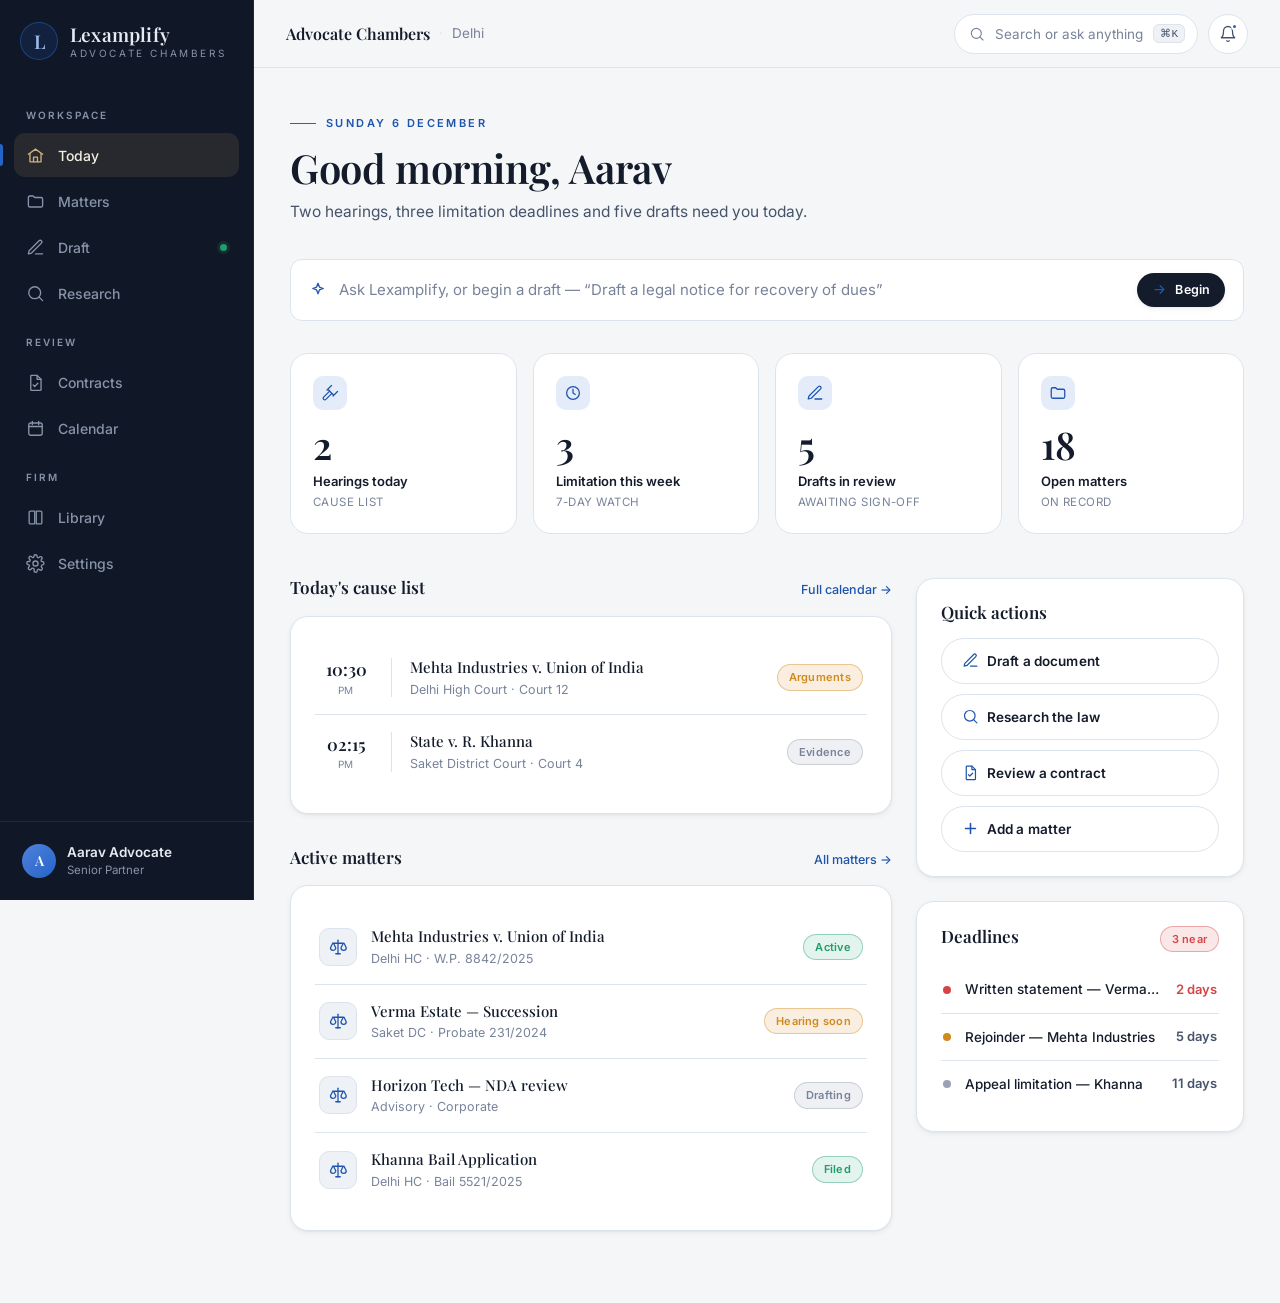
==== commit 55a9c455: "deploy: Slate Pro default + Theme Studio hidden" ====
--- a/index.html
+++ b/index.html
@@ -17,7 +17,7 @@
     <link rel="preconnect" href="https://fonts.googleapis.com" />
     <link rel="preconnect" href="https://fonts.gstatic.com" crossorigin />
     <link href="https://fonts.googleapis.com/css2?family=Source+Serif+4:ital,opsz,wght@0,8..60,400;0,8..60,500;0,8..60,600;0,8..60,700;1,8..60,400;1,8..60,500&family=IBM+Plex+Sans:wght@400;500;600;700&family=IBM+Plex+Mono:wght@400;500;600&family=Fraunces:ital,opsz,wght@0,9..144,500;0,9..144,600;1,9..144,500;1,9..144,600&display=swap" rel="stylesheet" />
-    <script type="module" crossorigin src="./assets/index-BN6HtEBG.js"></script>
+    <script type="module" crossorigin src="./assets/index-C-H_mY2s.js"></script>
     <link rel="stylesheet" crossorigin href="./assets/index-DnOq8qrF.css">
   </head>
   <body>
